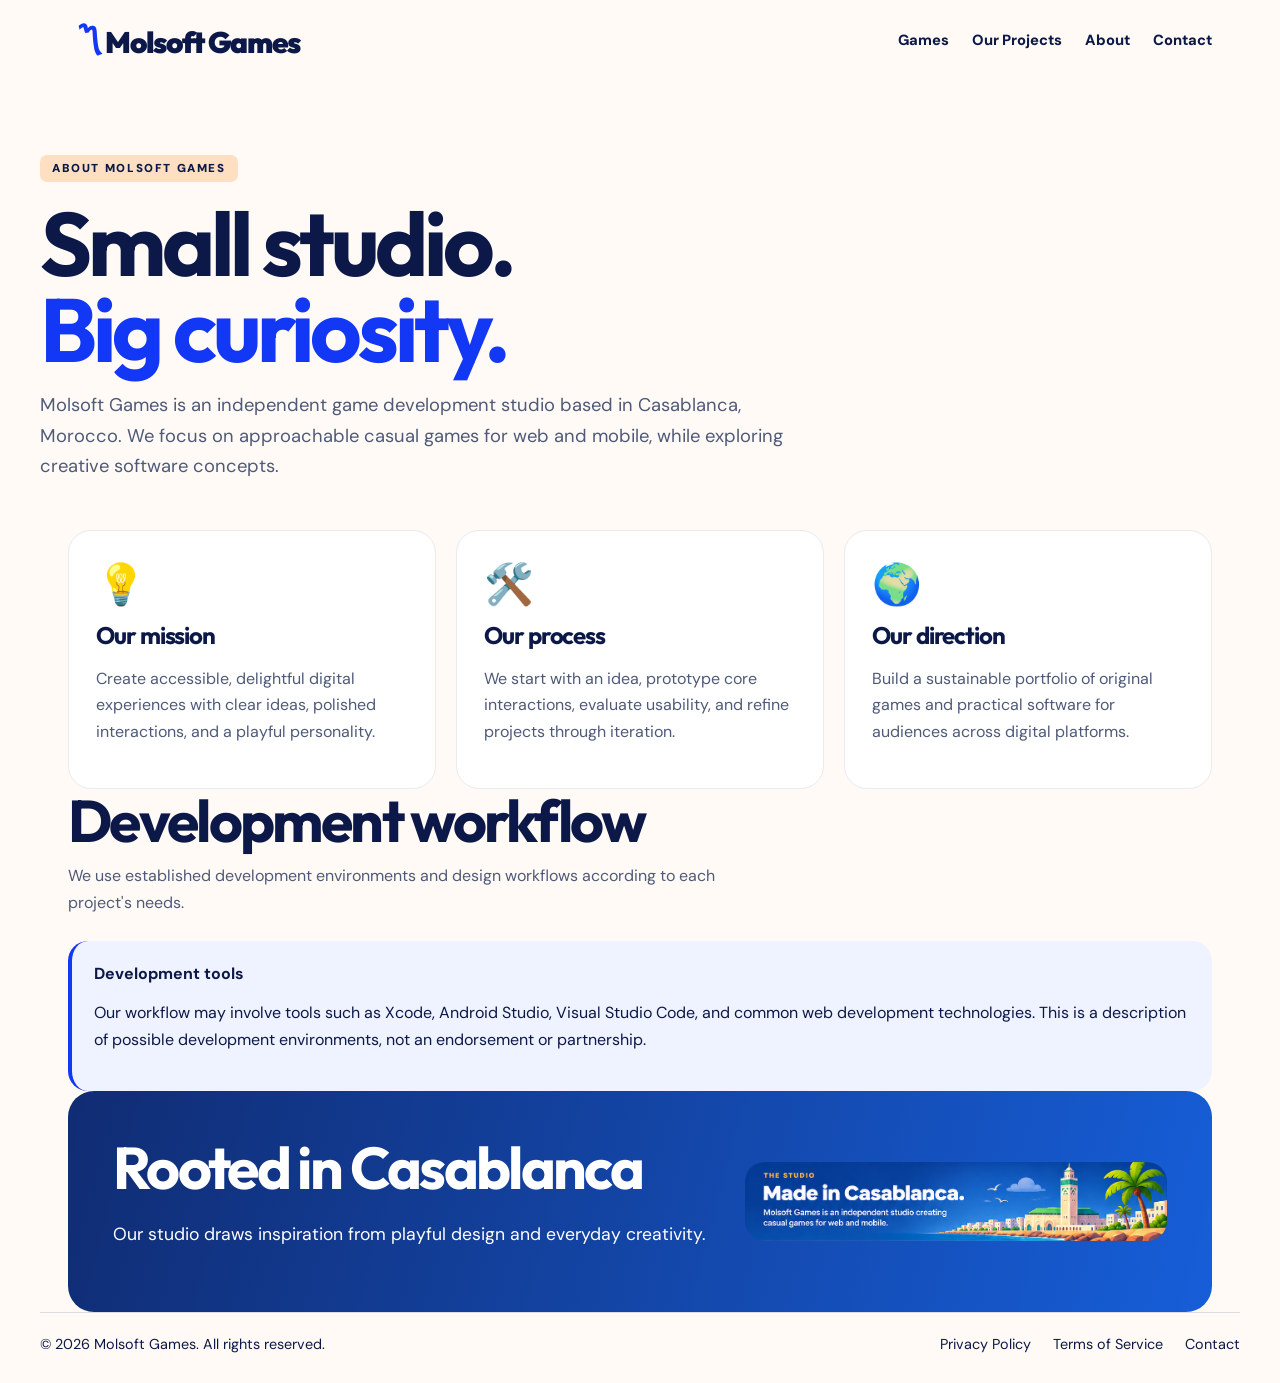
==== about.html @ 0d35631a "Add files via upload" ====
<!doctype html><html lang="en"><head><meta charset="utf-8"><meta name="viewport" content="width=device-width,initial-scale=1"><meta name="description" content="Molsoft Games is an independent Casablanca-based studio developing casual games and software projects."><title>About the Studio | Molsoft Games</title><link rel="stylesheet" href="assets/style.css"></head><body><header class="container"><nav class="nav"><a class="brand" href="index.html"><b>〽</b> Molsoft Games</a><div class="links"><a href="games.html">Games</a><a href="projects.html">Our Projects</a><a href="about.html">About</a><a href="contact.html">Contact</a></div></nav></header><main><section class="container pagehead"><span class="eyebrow">About Molsoft Games</span><h1>Small studio.<br><span class="blue">Big curiosity.</span></h1><p>Molsoft Games is an independent game development studio based in Casablanca, Morocco. We focus on approachable casual games for web and mobile, while exploring creative software concepts.</p></section><section class="container"><div class="grid3"><div class="panel"><div class="symbol">💡</div><h3>Our mission</h3><p>Create accessible, delightful digital experiences with clear ideas, polished interactions, and a playful personality.</p></div><div class="panel"><div class="symbol">🛠️</div><h3>Our process</h3><p>We start with an idea, prototype core interactions, evaluate usability, and refine projects through iteration.</p></div><div class="panel"><div class="symbol">🌍</div><h3>Our direction</h3><p>Build a sustainable portfolio of original games and practical software for audiences across digital platforms.</p></div></div></section><section class="container"><h2>Development workflow</h2><p class="sectionlead">We use established development environments and design workflows according to each project's needs.</p><div class="tools-note"><strong>Development tools</strong><p>Our workflow may involve tools such as Xcode, Android Studio, Visual Studio Code, and common web development technologies. This is a description of possible development environments, not an endorsement or partnership.</p></div></section><section class="container"><div class="band"><div><h2>Rooted in Casablanca</h2><p>Our studio draws inspiration from playful design and everyday creativity.</p></div><img src="assets/casablanca.png" alt="Casablanca illustration"></div></section></main><footer class="container footer"><span>© 2026 Molsoft Games. All rights reserved.</span><div><a href="privacy.html">Privacy Policy</a><a href="terms.html">Terms of Service</a><a href="contact.html">Contact</a></div></footer><dialog id="gameDialog"><button class="close" onclick="document.getElementById('gameDialog').close()" aria-label="Close">×</button><h2 style="font-size:2rem">Gameplay coming soon</h2><p>This title is in development. A gameplay preview will appear here once available.</p></dialog><script src="assets/site.js"></script></body></html>
---- assets/style.css ----
@import url('https://fonts.googleapis.com/css2?family=DM+Sans:wght@400;500;600;700;800&family=Outfit:wght@400;500;600;700;800;900&display=swap');
:root{--blue:#1237f5;--navy:#0c1948;--cream:#fffaf5;--orange:#ff9c47;--muted:#4f5a79}*{box-sizing:border-box}html{scroll-behavior:smooth}body{margin:0;background:var(--cream);color:var(--navy);font-family:'DM Sans',sans-serif}h1,h2,h3,.brand{font-family:Outfit,sans-serif;letter-spacing:-.045em}h1{font-size:clamp(3.5rem,7vw,6.6rem);line-height:.96;margin:18px 0}h2{font-size:clamp(2.2rem,4.6vw,4rem);line-height:1.06;margin:0 0 22px}h3{font-size:1.5rem;margin:10px 0 6px}p{line-height:1.65}a{color:inherit;text-decoration:none}.container{max-width:1200px;margin:auto;padding:0 28px}.nav{display:flex;align-items:center;justify-content:space-between;gap:25px;padding:18px 0}.brand{font-size:1.85rem;font-weight:900;white-space:nowrap}.brand b{color:var(--blue);font-size:2.2rem;font-style:italic}.links{display:flex;align-items:center;gap:23px;flex-wrap:wrap}.links a{font-weight:800;font-size:.92rem}.links a:hover,.footer a:hover{color:var(--blue)}.btn{display:inline-flex;align-items:center;justify-content:center;gap:8px;padding:13px 21px;border-radius:16px;background:var(--blue);color:white;font-weight:800;border:0;cursor:pointer;font:inherit}.btn:hover{transform:translateY(-2px);box-shadow:0 10px 20px #1237f52a}.btn.light{background:#eef0ff;color:var(--blue);border:1px solid #d3d7ff}.hero{display:grid;grid-template-columns:1fr 1fr;align-items:center;min-height:490px;gap:20px}.hero img{width:100%;border-radius:30px;mix-blend-mode:multiply}.eyebrow,.status{display:inline-block;background:#ffdfc2;padding:6px 12px;border-radius:7px;font-weight:900;text-transform:uppercase;letter-spacing:.14em;font-size:.72rem}.hero p{font-size:1.35rem;max-width:460px}.blue{color:var(--blue)}section{padding:56px 0}.sectionlead{max-width:700px;color:var(--muted);margin-top:-10px;margin-bottom:25px}.grid4{display:grid;grid-template-columns:repeat(4,1fr);gap:20px}.game{background:white;border-radius:24px;padding:12px 12px 20px;text-align:center;border:1px solid #e9e7ef;box-shadow:0 10px 35px #14245a0a;transition:transform .2s}.game:hover{transform:translateY(-6px)}.game img{width:100%;aspect-ratio:1;object-fit:cover;border-radius:18px}.game p{font-size:.92rem;color:var(--muted);min-height:72px}.game .status{margin:2px 0;font-size:.64rem}.game .btn{font-size:.84rem;padding:11px 12px;width:100%}.grid3{display:grid;grid-template-columns:repeat(3,1fr);gap:20px}.panel{background:white;padding:27px;border-radius:23px;border:1px solid #ebe9f1}.panel .symbol{font-size:2.5rem}.panel p{color:var(--muted)}.band{background:linear-gradient(105deg,#102c73,#165ed8);color:white;border-radius:26px;padding:45px;display:grid;grid-template-columns:1.2fr .8fr;align-items:center;overflow:hidden}.band img{width:100%;border-radius:20px}.band p{font-size:1.1rem}.contact{display:grid;grid-template-columns:1fr 1fr;gap:30px}.contact a{color:var(--blue);overflow-wrap:anywhere}.footer{border-top:1px solid #dedce3;padding:22px 0 30px;display:flex;justify-content:space-between;gap:20px;flex-wrap:wrap;font-size:.9rem}.footer div{display:flex;gap:22px}.pagehead{padding:75px 0 30px}.pagehead p{font-size:1.15rem;max-width:760px;color:var(--muted)}.prose{max-width:850px;background:white;border:1px solid #eae8f0;border-radius:24px;padding:35px;margin:20px 0 65px}.prose h2{font-size:1.7rem;margin-top:30px}.prose li{margin-bottom:10px;line-height:1.6}.tag{display:inline-block;border:1px solid #d7d7ef;border-radius:40px;padding:7px 12px;color:var(--blue);font-weight:800;font-size:.75rem}.tools-note{background:#eff2ff;padding:22px;border-radius:20px;border-left:4px solid var(--blue)}dialog{border:0;border-radius:25px;padding:30px;max-width:500px;width:90%;box-shadow:0 30px 100px #111b4a70}dialog::backdrop{background:#09183cb0}.close{float:right;border:0;background:#eef0ff;border-radius:50%;font-size:20px;width:35px;height:35px;cursor:pointer}.menu{display:none}@media(max-width:900px){.grid4{grid-template-columns:repeat(2,1fr)}.grid3{grid-template-columns:1fr 1fr}.links{gap:12px}.hero{min-height:400px}}@media(max-width:650px){.container{padding:0 18px}.nav{align-items:flex-start}.brand{font-size:1.3rem}.brand b{font-size:1.7rem}.links{justify-content:flex-end;gap:10px}.links a{font-size:.75rem}.hero{grid-template-columns:1fr;padding-top:25px}.hero img{max-height:360px;object-fit:contain}.grid4,.grid3,.contact,.band{grid-template-columns:1fr}.band{padding:25px}section{padding:38px 0}.game p{min-height:0}.footer{flex-direction:column}.prose{padding:20px}}@media(prefers-reduced-motion:reduce){*,*:before,*:after{scroll-behavior:auto!important;transition:none!important}}
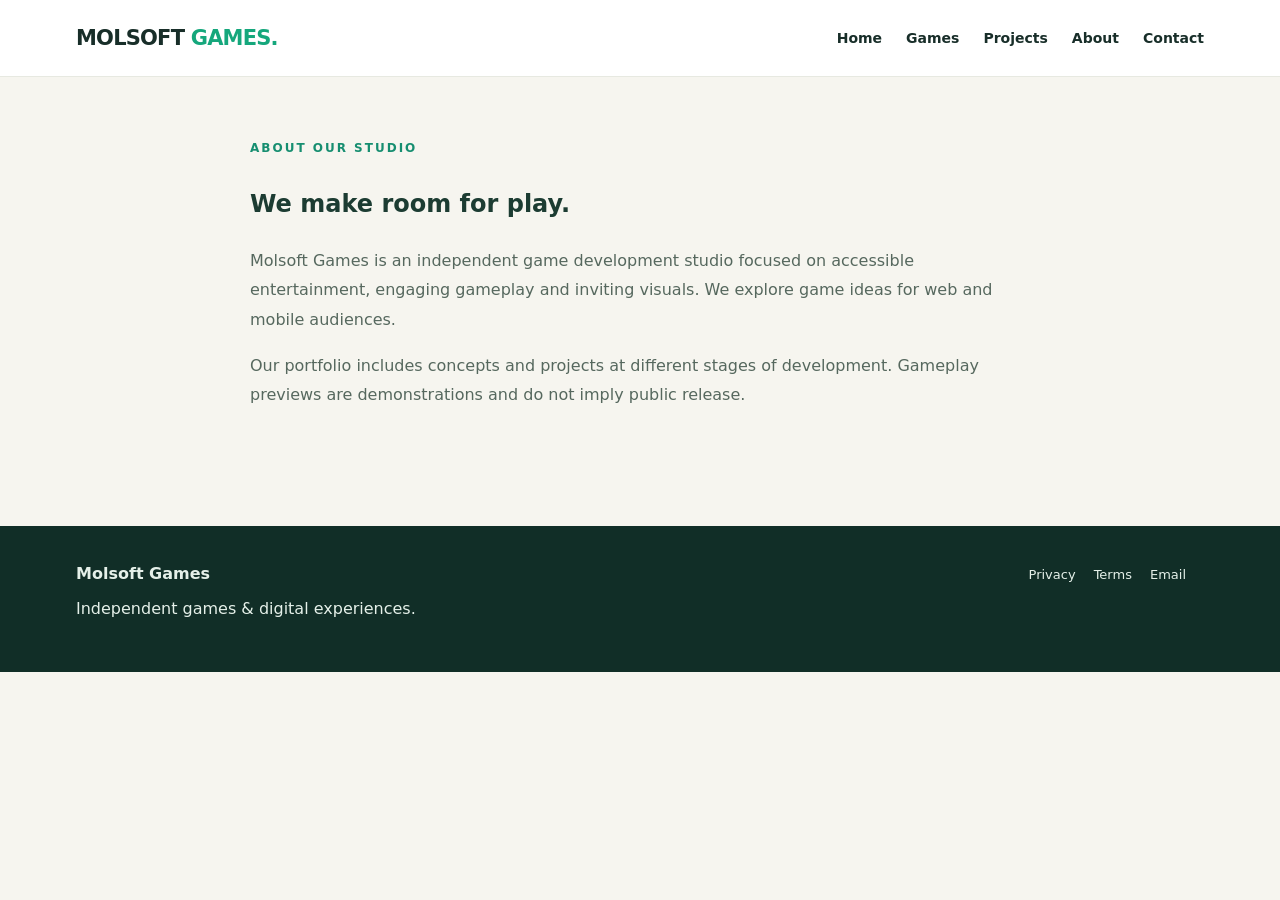
==== commit 7c7b34a0: "Add files via upload" ====
--- a/about.html
+++ b/about.html
@@ -1 +1 @@
-<!doctype html><html lang="en"><head><meta charset="utf-8"><meta name="viewport" content="width=device-width,initial-scale=1"><meta name="description" content="Molsoft Games is an independent Casablanca-based studio developing casual games and software projects."><title>About the Studio | Molsoft Games</title><link rel="stylesheet" href="assets/style.css"></head><body><header class="container"><nav class="nav"><a class="brand" href="index.html"><b>〽</b> Molsoft Games</a><div class="links"><a href="games.html">Games</a><a href="projects.html">Our Projects</a><a href="about.html">About</a><a href="contact.html">Contact</a></div></nav></header><main><section class="container pagehead"><span class="eyebrow">About Molsoft Games</span><h1>Small studio.<br><span class="blue">Big curiosity.</span></h1><p>Molsoft Games is an independent game development studio based in Casablanca, Morocco. We focus on approachable casual games for web and mobile, while exploring creative software concepts.</p></section><section class="container"><div class="grid3"><div class="panel"><div class="symbol">💡</div><h3>Our mission</h3><p>Create accessible, delightful digital experiences with clear ideas, polished interactions, and a playful personality.</p></div><div class="panel"><div class="symbol">🛠️</div><h3>Our process</h3><p>We start with an idea, prototype core interactions, evaluate usability, and refine projects through iteration.</p></div><div class="panel"><div class="symbol">🌍</div><h3>Our direction</h3><p>Build a sustainable portfolio of original games and practical software for audiences across digital platforms.</p></div></div></section><section class="container"><h2>Development workflow</h2><p class="sectionlead">We use established development environments and design workflows according to each project's needs.</p><div class="tools-note"><strong>Development tools</strong><p>Our workflow may involve tools such as Xcode, Android Studio, Visual Studio Code, and common web development technologies. This is a description of possible development environments, not an endorsement or partnership.</p></div></section><section class="container"><div class="band"><div><h2>Rooted in Casablanca</h2><p>Our studio draws inspiration from playful design and everyday creativity.</p></div><img src="assets/casablanca.png" alt="Casablanca illustration"></div></section></main><footer class="container footer"><span>© 2026 Molsoft Games. All rights reserved.</span><div><a href="privacy.html">Privacy Policy</a><a href="terms.html">Terms of Service</a><a href="contact.html">Contact</a></div></footer><dialog id="gameDialog"><button class="close" onclick="document.getElementById('gameDialog').close()" aria-label="Close">×</button><h2 style="font-size:2rem">Gameplay coming soon</h2><p>This title is in development. A gameplay preview will appear here once available.</p></dialog><script src="assets/site.js"></script></body></html>+<!doctype html><html lang="en"><head><meta charset="utf-8"><meta name="viewport" content="width=device-width,initial-scale=1"><meta name="description" content="Molsoft Games — independent game development studio."><title>About | Molsoft Games</title><link rel="stylesheet" href="assets/style.css"></head><body><header class="top"><div class="shell bar"><a class="brand" href="index.html">MOLSOFT<span> GAMES.</span></a><nav><a href="index.html">Home</a><a href="games.html">Games</a><a href="projects.html">Projects</a><a href="about.html">About</a><a href="contact.html">Contact</a></nav></div></header><main><section class="shell copy"><span class="eyebrow">About our studio</span><h1>We make room for play.</h1><p>Molsoft Games is an independent game development studio focused on accessible entertainment, engaging gameplay and inviting visuals. We explore game ideas for web and mobile audiences.</p><p>Our portfolio includes concepts and projects at different stages of development. Gameplay previews are demonstrations and do not imply public release.</p></section></main><footer class="foot"><div class="shell"><div><b>Molsoft Games</b><p>Independent games & digital experiences.</p></div><div><a href="privacy.html">Privacy</a><a href="terms.html">Terms</a><a href="mailto:molsoftgames@hotmail.com">Email</a></div></div></footer><div id="videoModal" class="modal" role="dialog" aria-label="Gameplay video"><div class="player"><button class="close" aria-label="Close video" onclick="closeVideo()">×</button><video id="gameVideo" controls playsinline preload="none"></video></div></div><script src="assets/site.js"></script></body></html>
--- a/assets/style.css
+++ b/assets/style.css
@@ -1,2 +1 @@
-@import url('https://fonts.googleapis.com/css2?family=DM+Sans:wght@400;500;600;700;800&family=Outfit:wght@400;500;600;700;800;900&display=swap');
-:root{--blue:#1237f5;--navy:#0c1948;--cream:#fffaf5;--orange:#ff9c47;--muted:#4f5a79}*{box-sizing:border-box}html{scroll-behavior:smooth}body{margin:0;background:var(--cream);color:var(--navy);font-family:'DM Sans',sans-serif}h1,h2,h3,.brand{font-family:Outfit,sans-serif;letter-spacing:-.045em}h1{font-size:clamp(3.5rem,7vw,6.6rem);line-height:.96;margin:18px 0}h2{font-size:clamp(2.2rem,4.6vw,4rem);line-height:1.06;margin:0 0 22px}h3{font-size:1.5rem;margin:10px 0 6px}p{line-height:1.65}a{color:inherit;text-decoration:none}.container{max-width:1200px;margin:auto;padding:0 28px}.nav{display:flex;align-items:center;justify-content:space-between;gap:25px;padding:18px 0}.brand{font-size:1.85rem;font-weight:900;white-space:nowrap}.brand b{color:var(--blue);font-size:2.2rem;font-style:italic}.links{display:flex;align-items:center;gap:23px;flex-wrap:wrap}.links a{font-weight:800;font-size:.92rem}.links a:hover,.footer a:hover{color:var(--blue)}.btn{display:inline-flex;align-items:center;justify-content:center;gap:8px;padding:13px 21px;border-radius:16px;background:var(--blue);color:white;font-weight:800;border:0;cursor:pointer;font:inherit}.btn:hover{transform:translateY(-2px);box-shadow:0 10px 20px #1237f52a}.btn.light{background:#eef0ff;color:var(--blue);border:1px solid #d3d7ff}.hero{display:grid;grid-template-columns:1fr 1fr;align-items:center;min-height:490px;gap:20px}.hero img{width:100%;border-radius:30px;mix-blend-mode:multiply}.eyebrow,.status{display:inline-block;background:#ffdfc2;padding:6px 12px;border-radius:7px;font-weight:900;text-transform:uppercase;letter-spacing:.14em;font-size:.72rem}.hero p{font-size:1.35rem;max-width:460px}.blue{color:var(--blue)}section{padding:56px 0}.sectionlead{max-width:700px;color:var(--muted);margin-top:-10px;margin-bottom:25px}.grid4{display:grid;grid-template-columns:repeat(4,1fr);gap:20px}.game{background:white;border-radius:24px;padding:12px 12px 20px;text-align:center;border:1px solid #e9e7ef;box-shadow:0 10px 35px #14245a0a;transition:transform .2s}.game:hover{transform:translateY(-6px)}.game img{width:100%;aspect-ratio:1;object-fit:cover;border-radius:18px}.game p{font-size:.92rem;color:var(--muted);min-height:72px}.game .status{margin:2px 0;font-size:.64rem}.game .btn{font-size:.84rem;padding:11px 12px;width:100%}.grid3{display:grid;grid-template-columns:repeat(3,1fr);gap:20px}.panel{background:white;padding:27px;border-radius:23px;border:1px solid #ebe9f1}.panel .symbol{font-size:2.5rem}.panel p{color:var(--muted)}.band{background:linear-gradient(105deg,#102c73,#165ed8);color:white;border-radius:26px;padding:45px;display:grid;grid-template-columns:1.2fr .8fr;align-items:center;overflow:hidden}.band img{width:100%;border-radius:20px}.band p{font-size:1.1rem}.contact{display:grid;grid-template-columns:1fr 1fr;gap:30px}.contact a{color:var(--blue);overflow-wrap:anywhere}.footer{border-top:1px solid #dedce3;padding:22px 0 30px;display:flex;justify-content:space-between;gap:20px;flex-wrap:wrap;font-size:.9rem}.footer div{display:flex;gap:22px}.pagehead{padding:75px 0 30px}.pagehead p{font-size:1.15rem;max-width:760px;color:var(--muted)}.prose{max-width:850px;background:white;border:1px solid #eae8f0;border-radius:24px;padding:35px;margin:20px 0 65px}.prose h2{font-size:1.7rem;margin-top:30px}.prose li{margin-bottom:10px;line-height:1.6}.tag{display:inline-block;border:1px solid #d7d7ef;border-radius:40px;padding:7px 12px;color:var(--blue);font-weight:800;font-size:.75rem}.tools-note{background:#eff2ff;padding:22px;border-radius:20px;border-left:4px solid var(--blue)}dialog{border:0;border-radius:25px;padding:30px;max-width:500px;width:90%;box-shadow:0 30px 100px #111b4a70}dialog::backdrop{background:#09183cb0}.close{float:right;border:0;background:#eef0ff;border-radius:50%;font-size:20px;width:35px;height:35px;cursor:pointer}.menu{display:none}@media(max-width:900px){.grid4{grid-template-columns:repeat(2,1fr)}.grid3{grid-template-columns:1fr 1fr}.links{gap:12px}.hero{min-height:400px}}@media(max-width:650px){.container{padding:0 18px}.nav{align-items:flex-start}.brand{font-size:1.3rem}.brand b{font-size:1.7rem}.links{justify-content:flex-end;gap:10px}.links a{font-size:.75rem}.hero{grid-template-columns:1fr;padding-top:25px}.hero img{max-height:360px;object-fit:contain}.grid4,.grid3,.contact,.band{grid-template-columns:1fr}.band{padding:25px}section{padding:38px 0}.game p{min-height:0}.footer{flex-direction:column}.prose{padding:20px}}@media(prefers-reduced-motion:reduce){*,*:before,*:after{scroll-behavior:auto!important;transition:none!important}}
+*{box-sizing:border-box}body{margin:0;background:#f6f5ef;color:#182e29;font-family:Inter,system-ui,-apple-system,Segoe UI,sans-serif}a{color:inherit;text-decoration:none}.shell{max-width:1180px;margin:auto;padding:0 26px}.top{background:#fff;position:sticky;top:0;z-index:10;border-bottom:1px solid #e7e9e1}.bar{min-height:76px;display:flex;align-items:center;justify-content:space-between;gap:20px}.brand{font-weight:900;font-size:21px;letter-spacing:-.8px}.brand span{color:#15a77c}nav{display:flex;gap:24px;flex-wrap:wrap;font-size:14px;font-weight:650}nav a:hover{color:#12a579}.hero{padding:78px 0 50px}.eyebrow{color:#168e70;text-transform:uppercase;letter-spacing:2px;font-weight:800;font-size:12px}.hero h1{font-size:clamp(38px,6vw,72px);letter-spacing:-3px;line-height:1.04;max-width:800px;margin:16px 0}.hero p{max-width:640px;color:#65736c;line-height:1.8;font-size:17px}.btn{display:inline-flex;background:#126c54;color:white;padding:14px 23px;border-radius:999px;font-weight:750;margin-top:18px}.section{padding:28px 0 85px}.section h2{font-size:32px;letter-spacing:-1px}.section p.sub{color:#697970}.games{display:grid;grid-template-columns:repeat(4,minmax(0,1fr));gap:20px;margin-top:28px}.game{background:white;border:1px solid #e4e8df;border-radius:23px;overflow:hidden;box-shadow:0 10px 25px #122d1a0c}.cover{aspect-ratio:4/5;position:relative;background:#d9e3d7;overflow:hidden}.cover img{width:100%;height:100%;object-fit:cover}.play{position:absolute;top:50%;left:50%;transform:translate(-50%,-50%);border:5px solid #ffffffb0;border-radius:50%;width:78px;height:78px;background:#136c55;color:white;font-size:29px;cursor:pointer;box-shadow:0 8px 28px #0005}.play:hover{background:#0c4c3b;scale:1.05}.info{padding:19px}.tag{font-size:10px;font-weight:850;color:#138568;letter-spacing:1.5px;text-transform:uppercase}.info h3{margin:8px 0;font-size:20px}.info p{font-size:14px;color:#68786e;line-height:1.6;margin:0}.foot{background:#112e27;color:#e5f0e9;padding:38px 0}.foot .shell{display:flex;justify-content:space-between;gap:20px;flex-wrap:wrap}.foot a{margin-right:18px;font-size:13px}.modal{position:fixed;inset:0;background:#08150fe8;display:none;align-items:center;justify-content:center;z-index:100;padding:24px}.modal.open{display:flex}.player{position:relative;max-height:94vh;max-width:min(440px,96vw);width:100%;display:flex;justify-content:center}.player video{max-height:90vh;max-width:100%;width:auto;border-radius:20px;background:#000;box-shadow:0 24px 90px #0009}.close{position:absolute;right:8px;top:8px;z-index:2;background:#102f29e8;color:#fff;border:0;border-radius:50%;width:46px;height:46px;font-size:25px;cursor:pointer}.copy{max-width:780px;padding:55px 0 100px;line-height:1.85;color:#56685e}.copy h1,.copy h2{color:#1c3c32}.mini{display:grid;grid-template-columns:repeat(3,1fr);gap:16px}.tile{background:#fff;border:1px solid #e4e8df;border-radius:18px;padding:24px}@media(max-width:900px){.games{grid-template-columns:repeat(2,1fr)}.mini{grid-template-columns:1fr}}@media(max-width:560px){.games{grid-template-columns:1fr}.bar{align-items:flex-start;flex-direction:column;padding:15px 0}nav{gap:14px}.hero{padding:48px 0 20px}.hero h1{letter-spacing:-1.5px}.cover{aspect-ratio:4/4.5}}
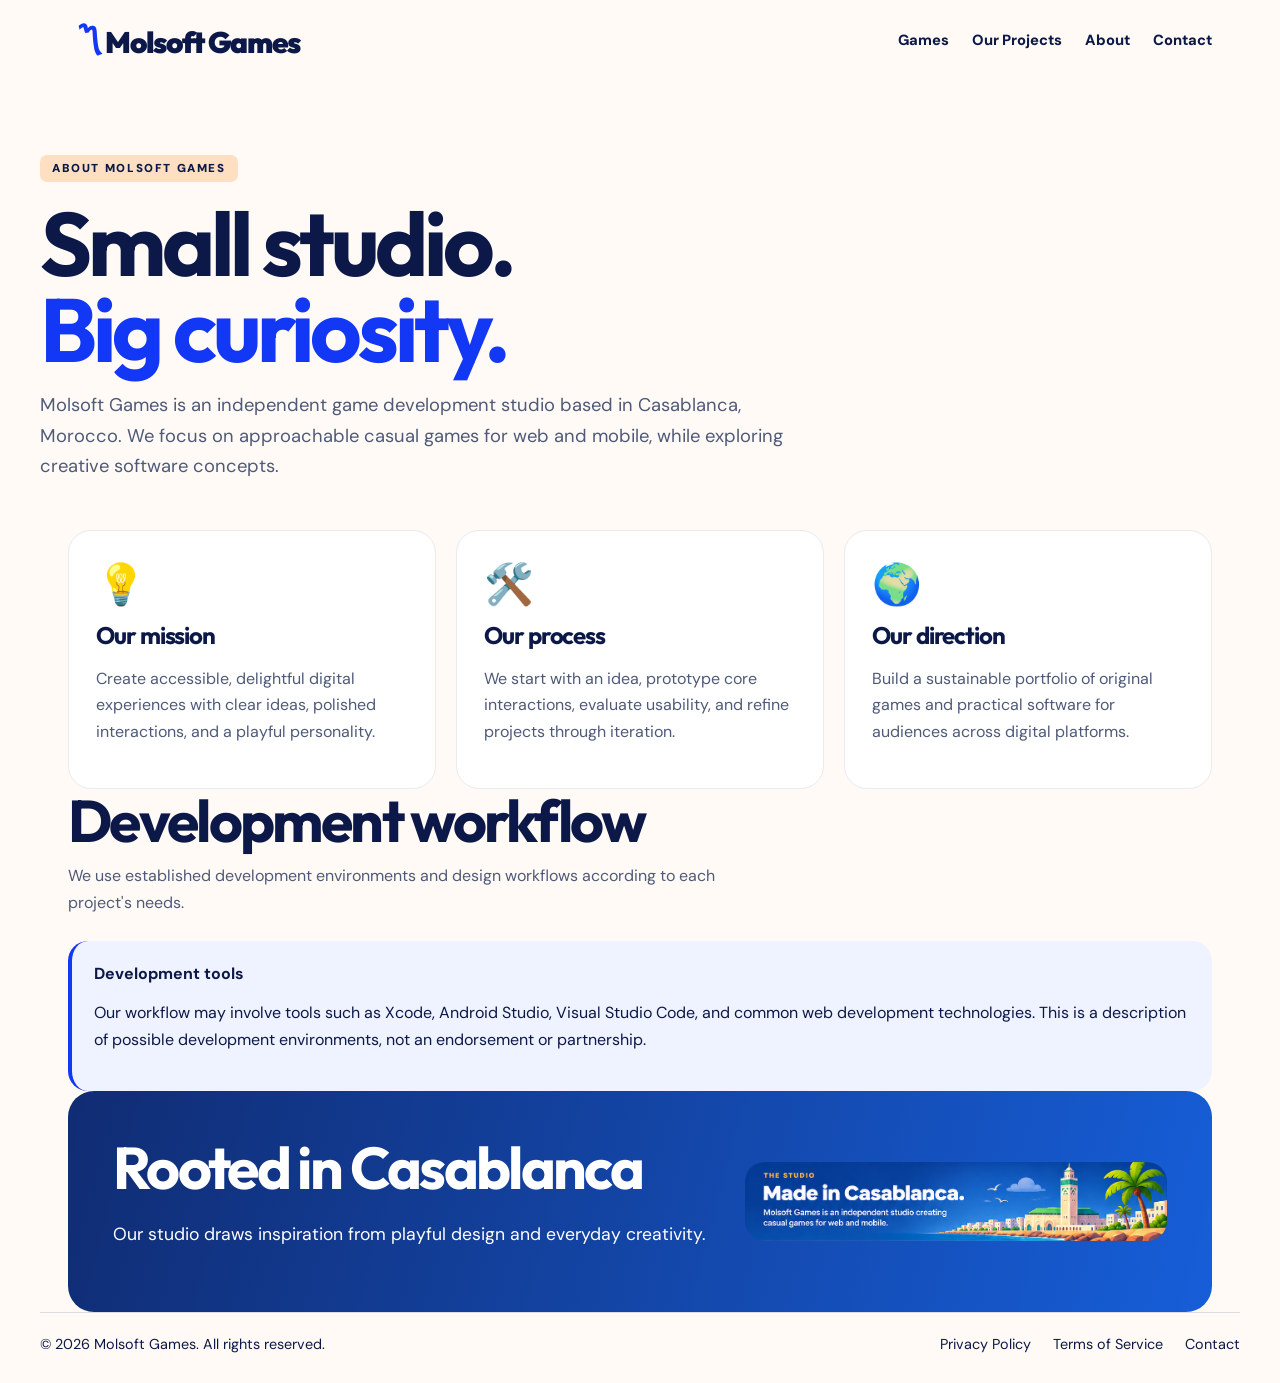
==== commit a38cb095: "Add files via upload" ====
--- a/about.html
+++ b/about.html
@@ -1 +1 @@
-<!doctype html><html lang="en"><head><meta charset="utf-8"><meta name="viewport" content="width=device-width,initial-scale=1"><meta name="description" content="Molsoft Games — independent game development studio."><title>About | Molsoft Games</title><link rel="stylesheet" href="assets/style.css"></head><body><header class="top"><div class="shell bar"><a class="brand" href="index.html">MOLSOFT<span> GAMES.</span></a><nav><a href="index.html">Home</a><a href="games.html">Games</a><a href="projects.html">Projects</a><a href="about.html">About</a><a href="contact.html">Contact</a></nav></div></header><main><section class="shell copy"><span class="eyebrow">About our studio</span><h1>We make room for play.</h1><p>Molsoft Games is an independent game development studio focused on accessible entertainment, engaging gameplay and inviting visuals. We explore game ideas for web and mobile audiences.</p><p>Our portfolio includes concepts and projects at different stages of development. Gameplay previews are demonstrations and do not imply public release.</p></section></main><footer class="foot"><div class="shell"><div><b>Molsoft Games</b><p>Independent games & digital experiences.</p></div><div><a href="privacy.html">Privacy</a><a href="terms.html">Terms</a><a href="mailto:molsoftgames@hotmail.com">Email</a></div></div></footer><div id="videoModal" class="modal" role="dialog" aria-label="Gameplay video"><div class="player"><button class="close" aria-label="Close video" onclick="closeVideo()">×</button><video id="gameVideo" controls playsinline preload="none"></video></div></div><script src="assets/site.js"></script></body></html>+<!doctype html><html lang="en"><head><meta charset="utf-8"><meta name="viewport" content="width=device-width,initial-scale=1"><meta name="description" content="Molsoft Games is an independent Casablanca-based studio developing casual games and software projects."><title>About the Studio | Molsoft Games</title><link rel="stylesheet" href="assets/style.css"></head><body><header class="container"><nav class="nav"><a class="brand" href="index.html"><b>〽</b> Molsoft Games</a><div class="links"><a href="games.html">Games</a><a href="projects.html">Our Projects</a><a href="about.html">About</a><a href="contact.html">Contact</a></div></nav></header><main><section class="container pagehead"><span class="eyebrow">About Molsoft Games</span><h1>Small studio.<br><span class="blue">Big curiosity.</span></h1><p>Molsoft Games is an independent game development studio based in Casablanca, Morocco. We focus on approachable casual games for web and mobile, while exploring creative software concepts.</p></section><section class="container"><div class="grid3"><div class="panel"><div class="symbol">💡</div><h3>Our mission</h3><p>Create accessible, delightful digital experiences with clear ideas, polished interactions, and a playful personality.</p></div><div class="panel"><div class="symbol">🛠️</div><h3>Our process</h3><p>We start with an idea, prototype core interactions, evaluate usability, and refine projects through iteration.</p></div><div class="panel"><div class="symbol">🌍</div><h3>Our direction</h3><p>Build a sustainable portfolio of original games and practical software for audiences across digital platforms.</p></div></div></section><section class="container"><h2>Development workflow</h2><p class="sectionlead">We use established development environments and design workflows according to each project's needs.</p><div class="tools-note"><strong>Development tools</strong><p>Our workflow may involve tools such as Xcode, Android Studio, Visual Studio Code, and common web development technologies. This is a description of possible development environments, not an endorsement or partnership.</p></div></section><section class="container"><div class="band"><div><h2>Rooted in Casablanca</h2><p>Our studio draws inspiration from playful design and everyday creativity.</p></div><img src="assets/casablanca.png" alt="Casablanca illustration"></div></section></main><footer class="container footer"><span>© 2026 Molsoft Games. All rights reserved.</span><div><a href="privacy.html">Privacy Policy</a><a href="terms.html">Terms of Service</a><a href="contact.html">Contact</a></div></footer><dialog id="gameDialog"><button class="close" onclick="document.getElementById('gameDialog').close()" aria-label="Close">×</button><h2 style="font-size:2rem">Gameplay coming soon</h2><p>This title is in development. A gameplay preview will appear here once available.</p></dialog><script src="assets/site.js"></script></body></html>
--- a/assets/style.css
+++ b/assets/style.css
@@ -1 +1,11 @@
-*{box-sizing:border-box}body{margin:0;background:#f6f5ef;color:#182e29;font-family:Inter,system-ui,-apple-system,Segoe UI,sans-serif}a{color:inherit;text-decoration:none}.shell{max-width:1180px;margin:auto;padding:0 26px}.top{background:#fff;position:sticky;top:0;z-index:10;border-bottom:1px solid #e7e9e1}.bar{min-height:76px;display:flex;align-items:center;justify-content:space-between;gap:20px}.brand{font-weight:900;font-size:21px;letter-spacing:-.8px}.brand span{color:#15a77c}nav{display:flex;gap:24px;flex-wrap:wrap;font-size:14px;font-weight:650}nav a:hover{color:#12a579}.hero{padding:78px 0 50px}.eyebrow{color:#168e70;text-transform:uppercase;letter-spacing:2px;font-weight:800;font-size:12px}.hero h1{font-size:clamp(38px,6vw,72px);letter-spacing:-3px;line-height:1.04;max-width:800px;margin:16px 0}.hero p{max-width:640px;color:#65736c;line-height:1.8;font-size:17px}.btn{display:inline-flex;background:#126c54;color:white;padding:14px 23px;border-radius:999px;font-weight:750;margin-top:18px}.section{padding:28px 0 85px}.section h2{font-size:32px;letter-spacing:-1px}.section p.sub{color:#697970}.games{display:grid;grid-template-columns:repeat(4,minmax(0,1fr));gap:20px;margin-top:28px}.game{background:white;border:1px solid #e4e8df;border-radius:23px;overflow:hidden;box-shadow:0 10px 25px #122d1a0c}.cover{aspect-ratio:4/5;position:relative;background:#d9e3d7;overflow:hidden}.cover img{width:100%;height:100%;object-fit:cover}.play{position:absolute;top:50%;left:50%;transform:translate(-50%,-50%);border:5px solid #ffffffb0;border-radius:50%;width:78px;height:78px;background:#136c55;color:white;font-size:29px;cursor:pointer;box-shadow:0 8px 28px #0005}.play:hover{background:#0c4c3b;scale:1.05}.info{padding:19px}.tag{font-size:10px;font-weight:850;color:#138568;letter-spacing:1.5px;text-transform:uppercase}.info h3{margin:8px 0;font-size:20px}.info p{font-size:14px;color:#68786e;line-height:1.6;margin:0}.foot{background:#112e27;color:#e5f0e9;padding:38px 0}.foot .shell{display:flex;justify-content:space-between;gap:20px;flex-wrap:wrap}.foot a{margin-right:18px;font-size:13px}.modal{position:fixed;inset:0;background:#08150fe8;display:none;align-items:center;justify-content:center;z-index:100;padding:24px}.modal.open{display:flex}.player{position:relative;max-height:94vh;max-width:min(440px,96vw);width:100%;display:flex;justify-content:center}.player video{max-height:90vh;max-width:100%;width:auto;border-radius:20px;background:#000;box-shadow:0 24px 90px #0009}.close{position:absolute;right:8px;top:8px;z-index:2;background:#102f29e8;color:#fff;border:0;border-radius:50%;width:46px;height:46px;font-size:25px;cursor:pointer}.copy{max-width:780px;padding:55px 0 100px;line-height:1.85;color:#56685e}.copy h1,.copy h2{color:#1c3c32}.mini{display:grid;grid-template-columns:repeat(3,1fr);gap:16px}.tile{background:#fff;border:1px solid #e4e8df;border-radius:18px;padding:24px}@media(max-width:900px){.games{grid-template-columns:repeat(2,1fr)}.mini{grid-template-columns:1fr}}@media(max-width:560px){.games{grid-template-columns:1fr}.bar{align-items:flex-start;flex-direction:column;padding:15px 0}nav{gap:14px}.hero{padding:48px 0 20px}.hero h1{letter-spacing:-1.5px}.cover{aspect-ratio:4/4.5}}+@import url('https://fonts.googleapis.com/css2?family=DM+Sans:wght@400;500;600;700;800&family=Outfit:wght@400;500;600;700;800;900&display=swap');
+:root{--blue:#1237f5;--navy:#0c1948;--cream:#fffaf5;--orange:#ff9c47;--muted:#4f5a79}*{box-sizing:border-box}html{scroll-behavior:smooth}body{margin:0;background:var(--cream);color:var(--navy);font-family:'DM Sans',sans-serif}h1,h2,h3,.brand{font-family:Outfit,sans-serif;letter-spacing:-.045em}h1{font-size:clamp(3.5rem,7vw,6.6rem);line-height:.96;margin:18px 0}h2{font-size:clamp(2.2rem,4.6vw,4rem);line-height:1.06;margin:0 0 22px}h3{font-size:1.5rem;margin:10px 0 6px}p{line-height:1.65}a{color:inherit;text-decoration:none}.container{max-width:1200px;margin:auto;padding:0 28px}.nav{display:flex;align-items:center;justify-content:space-between;gap:25px;padding:18px 0}.brand{font-size:1.85rem;font-weight:900;white-space:nowrap}.brand b{color:var(--blue);font-size:2.2rem;font-style:italic}.links{display:flex;align-items:center;gap:23px;flex-wrap:wrap}.links a{font-weight:800;font-size:.92rem}.links a:hover,.footer a:hover{color:var(--blue)}.btn{display:inline-flex;align-items:center;justify-content:center;gap:8px;padding:13px 21px;border-radius:16px;background:var(--blue);color:white;font-weight:800;border:0;cursor:pointer;font:inherit}.btn:hover{transform:translateY(-2px);box-shadow:0 10px 20px #1237f52a}.btn.light{background:#eef0ff;color:var(--blue);border:1px solid #d3d7ff}.hero{display:grid;grid-template-columns:1fr 1fr;align-items:center;min-height:490px;gap:20px}.hero img{width:100%;border-radius:30px;mix-blend-mode:multiply}.eyebrow,.status{display:inline-block;background:#ffdfc2;padding:6px 12px;border-radius:7px;font-weight:900;text-transform:uppercase;letter-spacing:.14em;font-size:.72rem}.hero p{font-size:1.35rem;max-width:460px}.blue{color:var(--blue)}section{padding:56px 0}.sectionlead{max-width:700px;color:var(--muted);margin-top:-10px;margin-bottom:25px}.grid4{display:grid;grid-template-columns:repeat(4,1fr);gap:20px}.game{background:white;border-radius:24px;padding:12px 12px 20px;text-align:center;border:1px solid #e9e7ef;box-shadow:0 10px 35px #14245a0a;transition:transform .2s}.game:hover{transform:translateY(-6px)}.game img{width:100%;aspect-ratio:1;object-fit:cover;border-radius:18px}.game p{font-size:.92rem;color:var(--muted);min-height:72px}.game .status{margin:2px 0;font-size:.64rem}.game .btn{font-size:.84rem;padding:11px 12px;width:100%}.grid3{display:grid;grid-template-columns:repeat(3,1fr);gap:20px}.panel{background:white;padding:27px;border-radius:23px;border:1px solid #ebe9f1}.panel .symbol{font-size:2.5rem}.panel p{color:var(--muted)}.band{background:linear-gradient(105deg,#102c73,#165ed8);color:white;border-radius:26px;padding:45px;display:grid;grid-template-columns:1.2fr .8fr;align-items:center;overflow:hidden}.band img{width:100%;border-radius:20px}.band p{font-size:1.1rem}.contact{display:grid;grid-template-columns:1fr 1fr;gap:30px}.contact a{color:var(--blue);overflow-wrap:anywhere}.footer{border-top:1px solid #dedce3;padding:22px 0 30px;display:flex;justify-content:space-between;gap:20px;flex-wrap:wrap;font-size:.9rem}.footer div{display:flex;gap:22px}.pagehead{padding:75px 0 30px}.pagehead p{font-size:1.15rem;max-width:760px;color:var(--muted)}.prose{max-width:850px;background:white;border:1px solid #eae8f0;border-radius:24px;padding:35px;margin:20px 0 65px}.prose h2{font-size:1.7rem;margin-top:30px}.prose li{margin-bottom:10px;line-height:1.6}.tag{display:inline-block;border:1px solid #d7d7ef;border-radius:40px;padding:7px 12px;color:var(--blue);font-weight:800;font-size:.75rem}.tools-note{background:#eff2ff;padding:22px;border-radius:20px;border-left:4px solid var(--blue)}dialog{border:0;border-radius:25px;padding:30px;max-width:500px;width:90%;box-shadow:0 30px 100px #111b4a70}dialog::backdrop{background:#09183cb0}.close{float:right;border:0;background:#eef0ff;border-radius:50%;font-size:20px;width:35px;height:35px;cursor:pointer}.menu{display:none}@media(max-width:900px){.grid4{grid-template-columns:repeat(2,1fr)}.grid3{grid-template-columns:1fr 1fr}.links{gap:12px}.hero{min-height:400px}}@media(max-width:650px){.container{padding:0 18px}.nav{align-items:flex-start}.brand{font-size:1.3rem}.brand b{font-size:1.7rem}.links{justify-content:flex-end;gap:10px}.links a{font-size:.75rem}.hero{grid-template-columns:1fr;padding-top:25px}.hero img{max-height:360px;object-fit:contain}.grid4,.grid3,.contact,.band{grid-template-columns:1fr}.band{padding:25px}section{padding:38px 0}.game p{min-height:0}.footer{flex-direction:column}.prose{padding:20px}}@media(prefers-reduced-motion:reduce){*,*:before,*:after{scroll-behavior:auto!important;transition:none!important}}
+
+/* Responsive portrait gameplay preview overlay */
+.video-dialog{position:fixed;inset:0;margin:auto;padding:0;border:1px solid rgba(255,255,255,.35);border-radius:18px;background:#111827;color:#fff;width:min(390px,calc(100vw - 28px));max-height:calc(100dvh - 24px);overflow:hidden;box-shadow:0 25px 90px #0009}
+.video-dialog::backdrop{background:rgba(8,13,24,.78);backdrop-filter:blur(7px)}
+.video-frame{display:flex;align-items:center;justify-content:center;background:#080d17;max-height:calc(100dvh - 70px)}
+.video-frame video{display:block;width:100%;max-height:calc(100dvh - 70px);aspect-ratio:9/16;object-fit:contain;background:#080d17}
+.video-dialog .video-close{position:absolute;right:12px;top:12px;z-index:3;width:42px;height:42px;border-radius:50%;border:1px solid #ffffff80;background:#142e29e8;color:white;font-size:27px;line-height:1;cursor:pointer;display:grid;place-items:center}
+.video-caption{padding:10px 16px;text-align:center;font-size:13px;font-weight:700;background:#101b2a}
+.game [data-game]{cursor:pointer}
